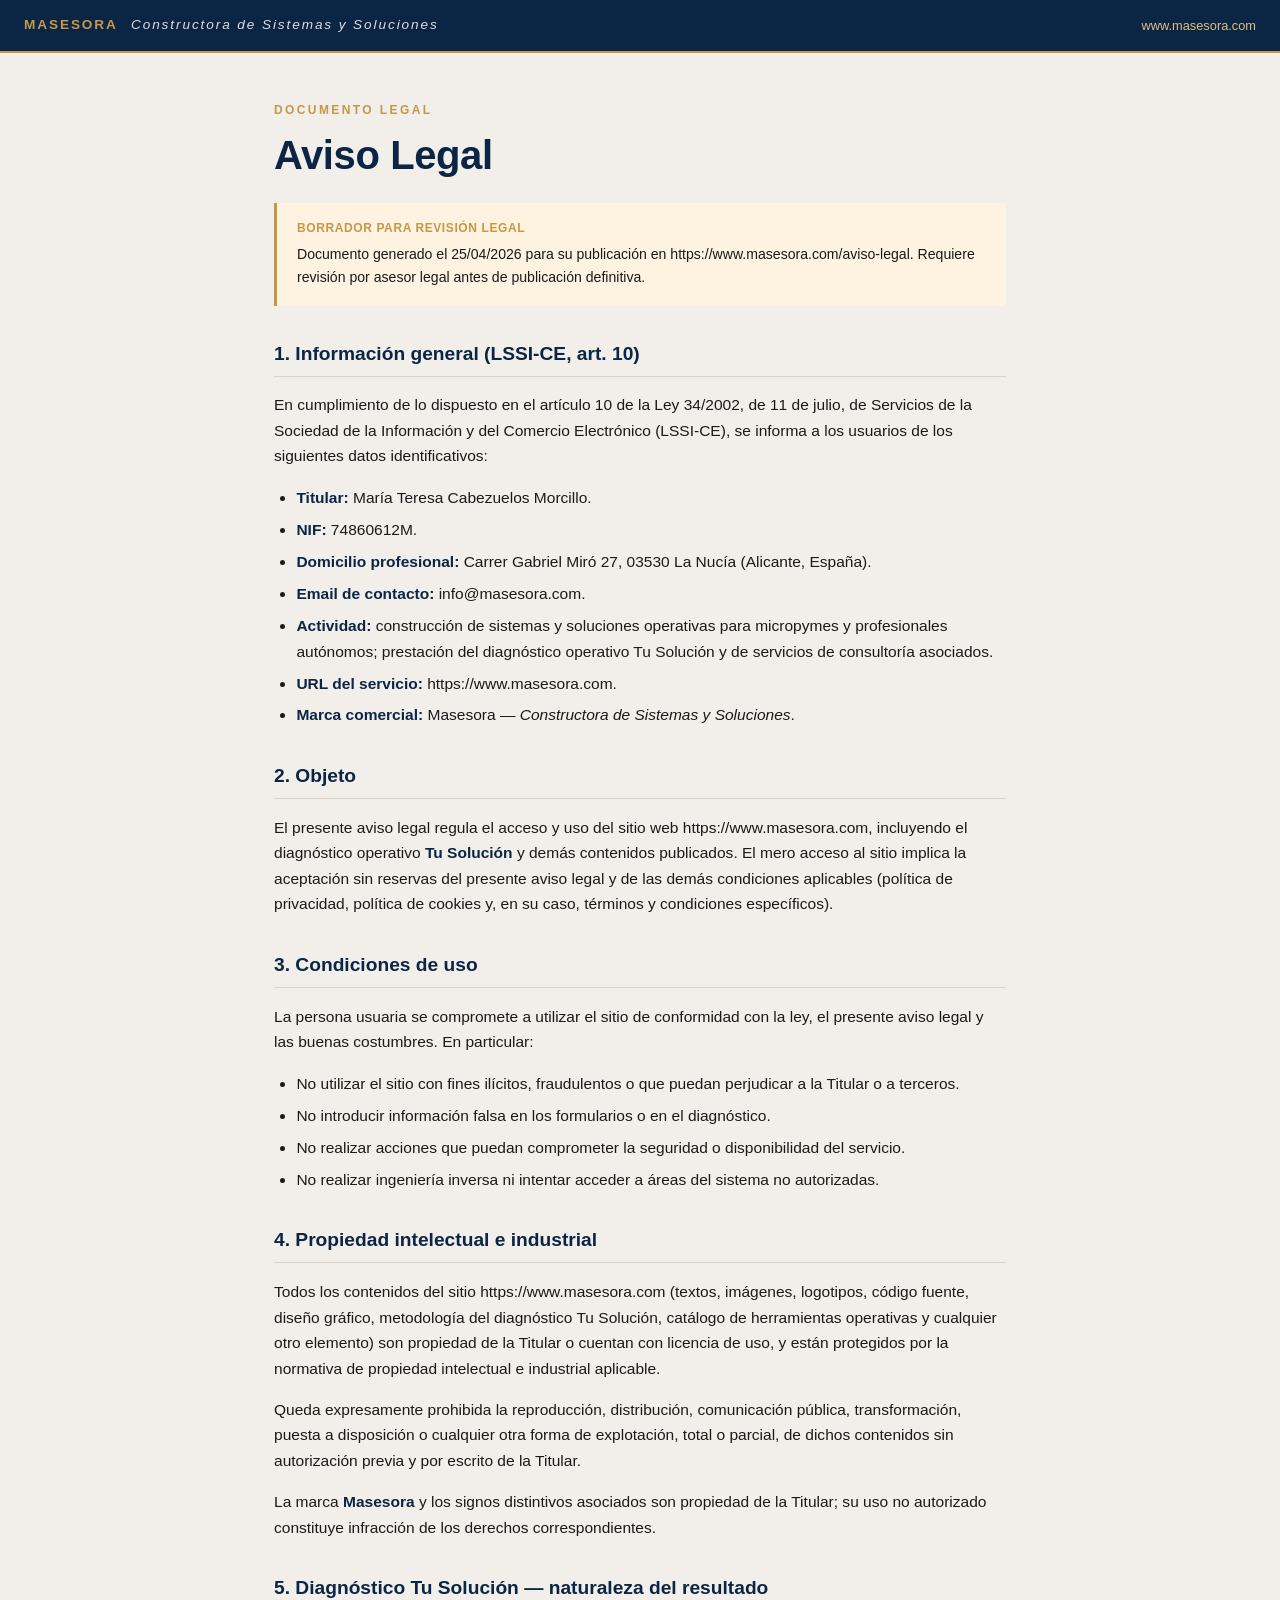
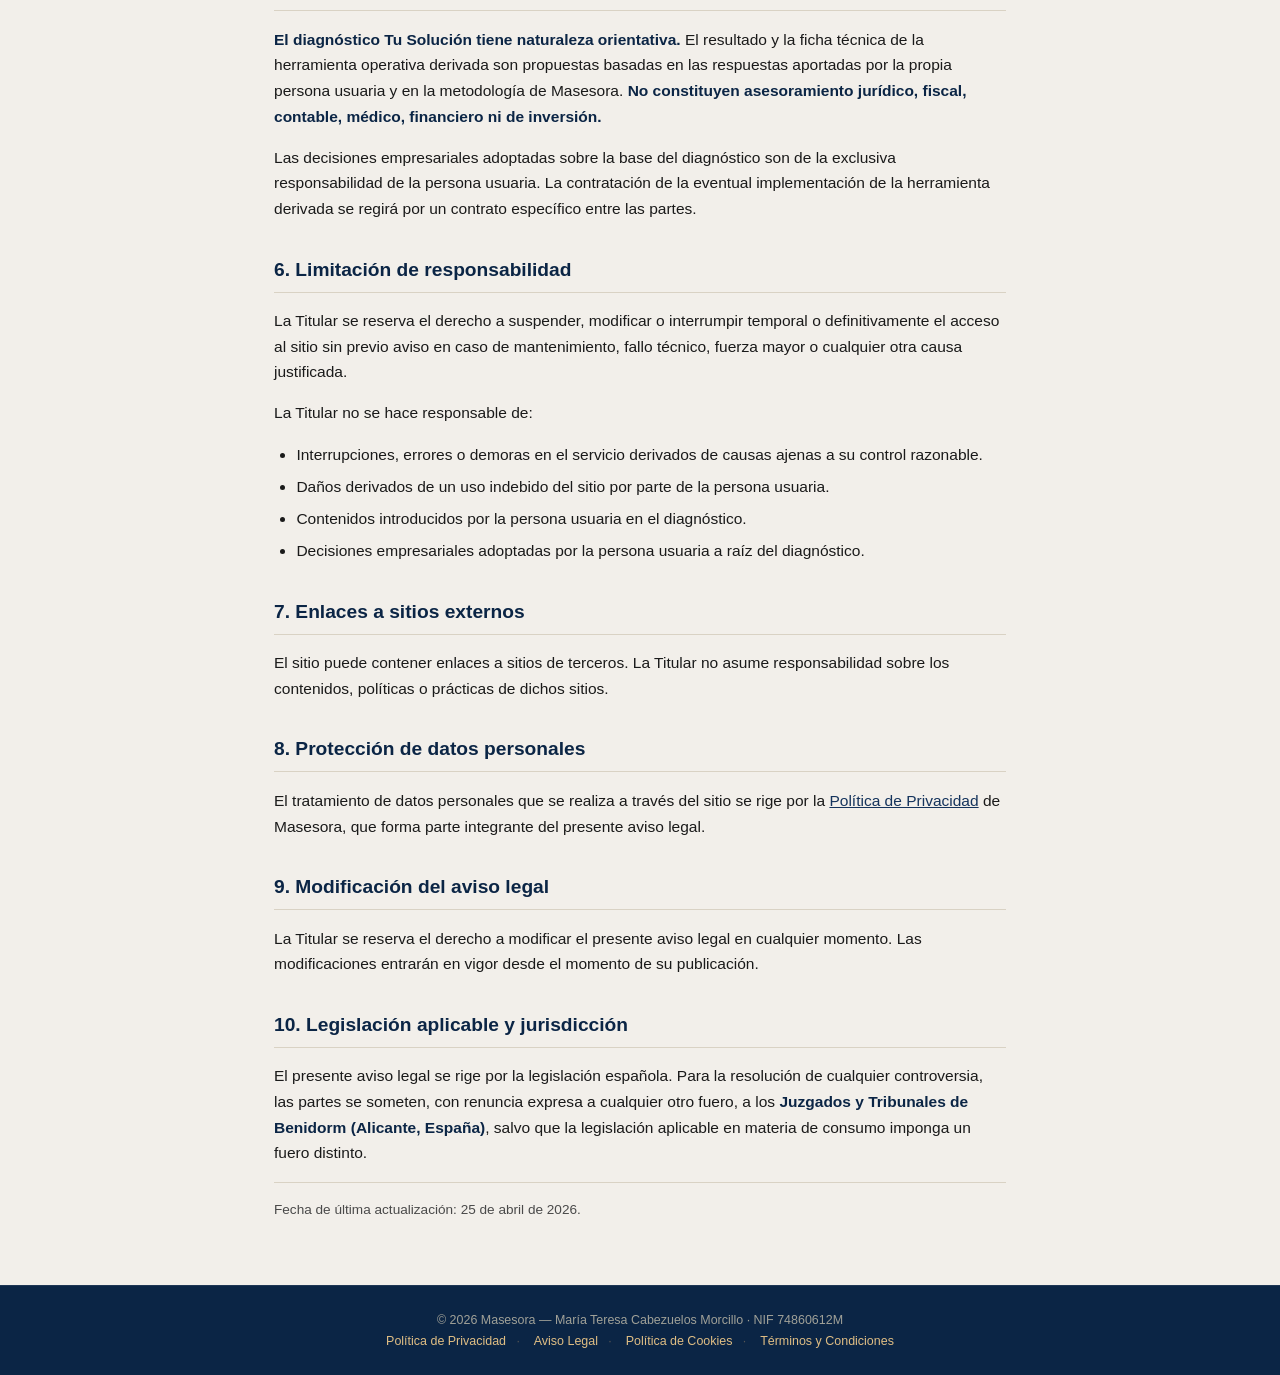
==== legal/aviso-legal.html @ a6cc950e "Add files via upload" ====
<!DOCTYPE html>
<html lang="es">
<head>
<meta charset="UTF-8">
<meta name="viewport" content="width=device-width, initial-scale=1.0">
<title>Aviso Legal — Masesora</title>
<meta name="description" content="Aviso Legal de Masesora — Constructora de Sistemas y Soluciones.">
<style>
:root{--navy:#0B2545;--navy-soft:#14335C;--gold:#C69749;--gold-soft:#E0BE84;--cream:#F2EFEA;--cream-soft:#FAF7F2;--line:#D9D2C4;--text:#1A1A1A;--muted:#4A4A4A;--white:#FFFFFF}
*,*::before,*::after{box-sizing:border-box}
html,body{margin:0;padding:0}
body{font-family:-apple-system,BlinkMacSystemFont,"Segoe UI",Roboto,"Helvetica Neue",Arial,sans-serif;color:var(--text);background:var(--cream);line-height:1.65;-webkit-font-smoothing:antialiased}
.topbar{background:var(--navy);color:var(--white);padding:.9rem 1.5rem;display:flex;justify-content:space-between;align-items:center;border-bottom:2px solid var(--gold)}
.topbar .brand{font-weight:700;letter-spacing:0.14em;font-size:.85rem;color:var(--gold)}
.topbar .brand span{color:var(--white);font-weight:400;font-style:italic;margin-left:.5rem;opacity:.85}
.topbar a{color:var(--gold-soft);text-decoration:none;font-size:.8rem}
.container{max-width:780px;margin:0 auto;padding:3rem 1.5rem 4rem}
h1{font-size:clamp(1.8rem,4vw,2.5rem);color:var(--navy);letter-spacing:-0.01em;line-height:1.2;margin:0 0 .5rem}
h2{font-size:1.2rem;color:var(--navy);margin:2rem 0 .75rem;padding-bottom:.4rem;border-bottom:1px solid var(--line)}
p,li{color:var(--text);font-size:.97rem}
ul,ol{padding-left:1.4rem}
li{margin-bottom:.4rem}
strong{color:var(--navy)}
a{color:var(--navy-soft)}
.eyebrow{color:var(--gold);letter-spacing:.2em;font-size:.75rem;font-weight:700;text-transform:uppercase;margin-bottom:.6rem}
.draft-banner{background:#FDF3E0;border-left:3px solid var(--gold);padding:1rem 1.25rem;margin:1.5rem 0 2rem;font-size:.88rem;color:var(--text);border-radius:0 2px 2px 0}
.draft-banner strong{display:block;margin-bottom:.3rem;letter-spacing:.05em;text-transform:uppercase;font-size:.75rem;color:var(--gold)}
.meta{color:var(--muted);font-size:.85rem;margin:1rem 0 0;padding-top:1rem;border-top:1px solid var(--line)}
.legal-footer{background:var(--navy);color:#A0A198;padding:1.5rem;text-align:center;font-size:.78rem;border-top:1px solid rgba(255,255,255,.08)}
.legal-footer a{color:var(--gold-soft);text-decoration:none;margin:0 .5rem}
.legal-footer a:hover{color:var(--gold)}
.legal-footer .sep{color:#555;margin:0 .15rem}
@media(max-width:640px){.container{padding:2rem 1rem 3rem}h2{font-size:1.1rem}}
</style>
<link rel="icon" type="image/svg+xml" href="favicon.svg"/>
<meta name="theme-color" content="#0B2545"/>
</head>
<body>
<div class="topbar">
  <div class="brand">MASESORA <span>Constructora de Sistemas y Soluciones</span></div>
  <a href="/">www.masesora.com</a>
</div>
<main class="container">
  <div class="eyebrow">Documento legal</div>
  <h1>Aviso Legal</h1>

  <div class="draft-banner">
    <strong>Borrador para revisión legal</strong>
    Documento generado el 25/04/2026 para su publicación en https://www.masesora.com/aviso-legal. Requiere revisión por asesor legal antes de publicación definitiva.
  </div>

  <h2>1. Información general (LSSI-CE, art. 10)</h2>
  <p>En cumplimiento de lo dispuesto en el artículo 10 de la Ley 34/2002, de 11 de julio, de Servicios de la Sociedad de la Información y del Comercio Electrónico (LSSI-CE), se informa a los usuarios de los siguientes datos identificativos:</p>
  <ul>
    <li><strong>Titular:</strong> María Teresa Cabezuelos Morcillo.</li>
    <li><strong>NIF:</strong> 74860612M.</li>
    <li><strong>Domicilio profesional:</strong> Carrer Gabriel Miró 27, 03530 La Nucía (Alicante, España).</li>
    <li><strong>Email de contacto:</strong> info@masesora.com.</li>
    <li><strong>Actividad:</strong> construcción de sistemas y soluciones operativas para micropymes y profesionales autónomos; prestación del diagnóstico operativo Tu Solución y de servicios de consultoría asociados.</li>
    <li><strong>URL del servicio:</strong> https://www.masesora.com.</li>
    <li><strong>Marca comercial:</strong> Masesora — <em>Constructora de Sistemas y Soluciones</em>.</li>
  </ul>

  <h2>2. Objeto</h2>
  <p>El presente aviso legal regula el acceso y uso del sitio web https://www.masesora.com, incluyendo el diagnóstico operativo <strong>Tu Solución</strong> y demás contenidos publicados. El mero acceso al sitio implica la aceptación sin reservas del presente aviso legal y de las demás condiciones aplicables (política de privacidad, política de cookies y, en su caso, términos y condiciones específicos).</p>

  <h2>3. Condiciones de uso</h2>
  <p>La persona usuaria se compromete a utilizar el sitio de conformidad con la ley, el presente aviso legal y las buenas costumbres. En particular:</p>
  <ul>
    <li>No utilizar el sitio con fines ilícitos, fraudulentos o que puedan perjudicar a la Titular o a terceros.</li>
    <li>No introducir información falsa en los formularios o en el diagnóstico.</li>
    <li>No realizar acciones que puedan comprometer la seguridad o disponibilidad del servicio.</li>
    <li>No realizar ingeniería inversa ni intentar acceder a áreas del sistema no autorizadas.</li>
  </ul>

  <h2>4. Propiedad intelectual e industrial</h2>
  <p>Todos los contenidos del sitio https://www.masesora.com (textos, imágenes, logotipos, código fuente, diseño gráfico, metodología del diagnóstico Tu Solución, catálogo de herramientas operativas y cualquier otro elemento) son propiedad de la Titular o cuentan con licencia de uso, y están protegidos por la normativa de propiedad intelectual e industrial aplicable.</p>
  <p>Queda expresamente prohibida la reproducción, distribución, comunicación pública, transformación, puesta a disposición o cualquier otra forma de explotación, total o parcial, de dichos contenidos sin autorización previa y por escrito de la Titular.</p>
  <p>La marca <strong>Masesora</strong> y los signos distintivos asociados son propiedad de la Titular; su uso no autorizado constituye infracción de los derechos correspondientes.</p>

  <h2>5. Diagnóstico Tu Solución — naturaleza del resultado</h2>
  <p><strong>El diagnóstico Tu Solución tiene naturaleza orientativa.</strong> El resultado y la ficha técnica de la herramienta operativa derivada son propuestas basadas en las respuestas aportadas por la propia persona usuaria y en la metodología de Masesora. <strong>No constituyen asesoramiento jurídico, fiscal, contable, médico, financiero ni de inversión.</strong></p>
  <p>Las decisiones empresariales adoptadas sobre la base del diagnóstico son de la exclusiva responsabilidad de la persona usuaria. La contratación de la eventual implementación de la herramienta derivada se regirá por un contrato específico entre las partes.</p>

  <h2>6. Limitación de responsabilidad</h2>
  <p>La Titular se reserva el derecho a suspender, modificar o interrumpir temporal o definitivamente el acceso al sitio sin previo aviso en caso de mantenimiento, fallo técnico, fuerza mayor o cualquier otra causa justificada.</p>
  <p>La Titular no se hace responsable de:</p>
  <ul>
    <li>Interrupciones, errores o demoras en el servicio derivados de causas ajenas a su control razonable.</li>
    <li>Daños derivados de un uso indebido del sitio por parte de la persona usuaria.</li>
    <li>Contenidos introducidos por la persona usuaria en el diagnóstico.</li>
    <li>Decisiones empresariales adoptadas por la persona usuaria a raíz del diagnóstico.</li>
  </ul>

  <h2>7. Enlaces a sitios externos</h2>
  <p>El sitio puede contener enlaces a sitios de terceros. La Titular no asume responsabilidad sobre los contenidos, políticas o prácticas de dichos sitios.</p>

  <h2>8. Protección de datos personales</h2>
  <p>El tratamiento de datos personales que se realiza a través del sitio se rige por la <a href="/privacidad">Política de Privacidad</a> de Masesora, que forma parte integrante del presente aviso legal.</p>

  <h2>9. Modificación del aviso legal</h2>
  <p>La Titular se reserva el derecho a modificar el presente aviso legal en cualquier momento. Las modificaciones entrarán en vigor desde el momento de su publicación.</p>

  <h2>10. Legislación aplicable y jurisdicción</h2>
  <p>El presente aviso legal se rige por la legislación española. Para la resolución de cualquier controversia, las partes se someten, con renuncia expresa a cualquier otro fuero, a los <strong>Juzgados y Tribunales de Benidorm (Alicante, España)</strong>, salvo que la legislación aplicable en materia de consumo imponga un fuero distinto.</p>

  <p class="meta">Fecha de última actualización: 25 de abril de 2026.</p>
</main>
<footer class="legal-footer">
  © 2026 Masesora — María Teresa Cabezuelos Morcillo · NIF 74860612M
  <br>
  <a href="/privacidad">Política de Privacidad</a><span class="sep">·</span>
  <a href="/aviso-legal">Aviso Legal</a><span class="sep">·</span>
  <a href="/cookies">Política de Cookies</a><span class="sep">·</span>
  <a href="/terminos">Términos y Condiciones</a>
</footer>
</body>
</html>
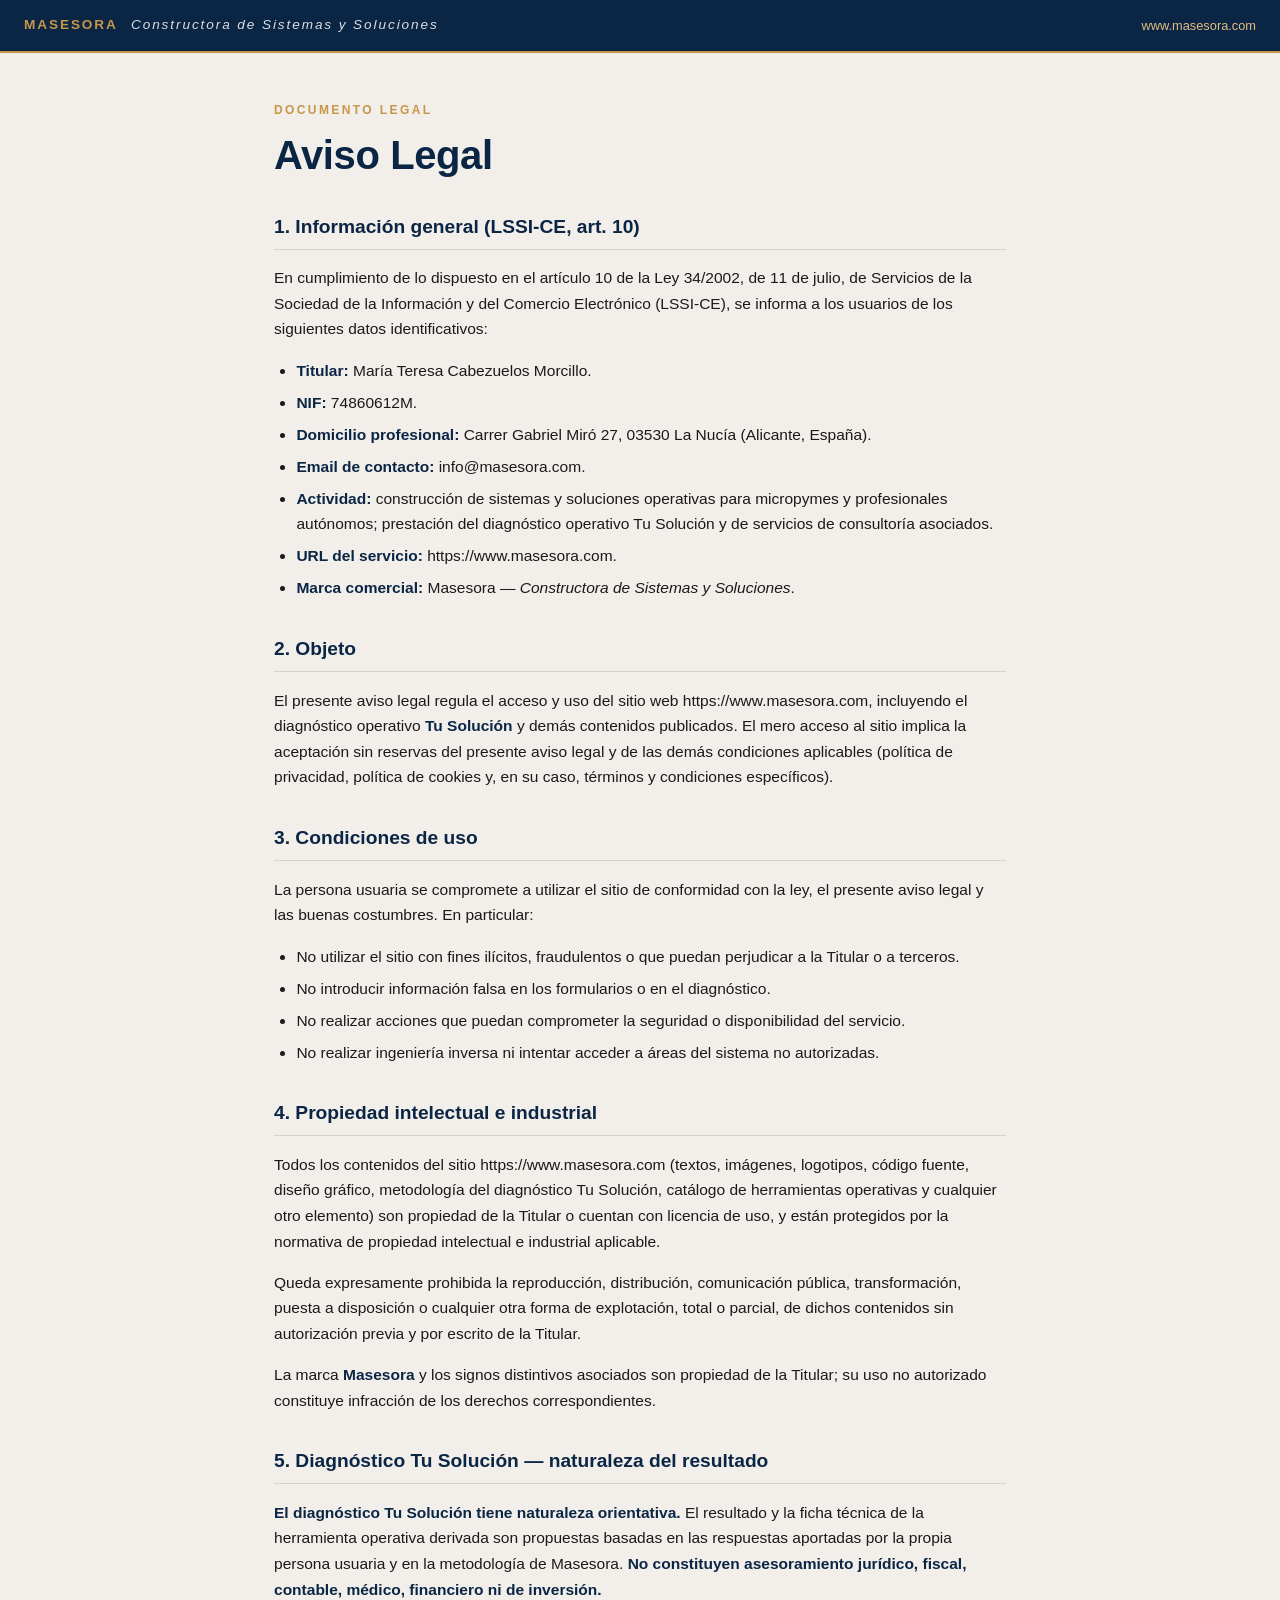
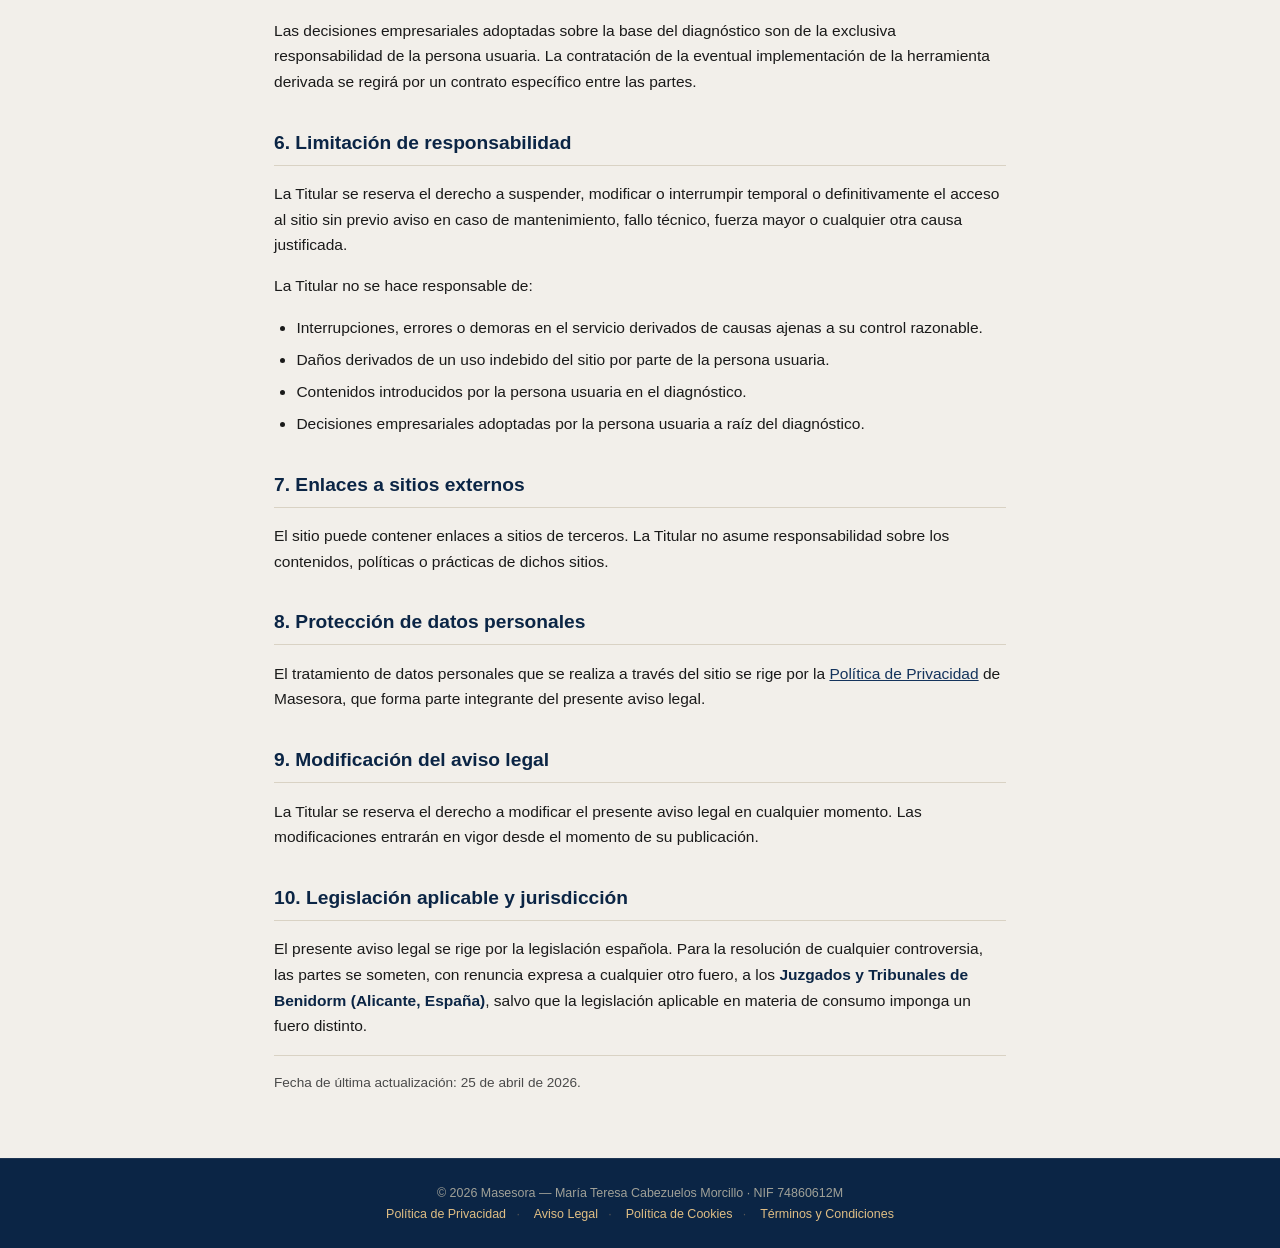
==== commit a19af83d: "Add files via upload" ====
--- a/legal/aviso-legal.html
+++ b/legal/aviso-legal.html
@@ -43,11 +43,6 @@
 <main class="container">
   <div class="eyebrow">Documento legal</div>
   <h1>Aviso Legal</h1>
-
-  <div class="draft-banner">
-    <strong>Borrador para revisión legal</strong>
-    Documento generado el 25/04/2026 para su publicación en https://www.masesora.com/aviso-legal. Requiere revisión por asesor legal antes de publicación definitiva.
-  </div>
 
   <h2>1. Información general (LSSI-CE, art. 10)</h2>
   <p>En cumplimiento de lo dispuesto en el artículo 10 de la Ley 34/2002, de 11 de julio, de Servicios de la Sociedad de la Información y del Comercio Electrónico (LSSI-CE), se informa a los usuarios de los siguientes datos identificativos:</p>
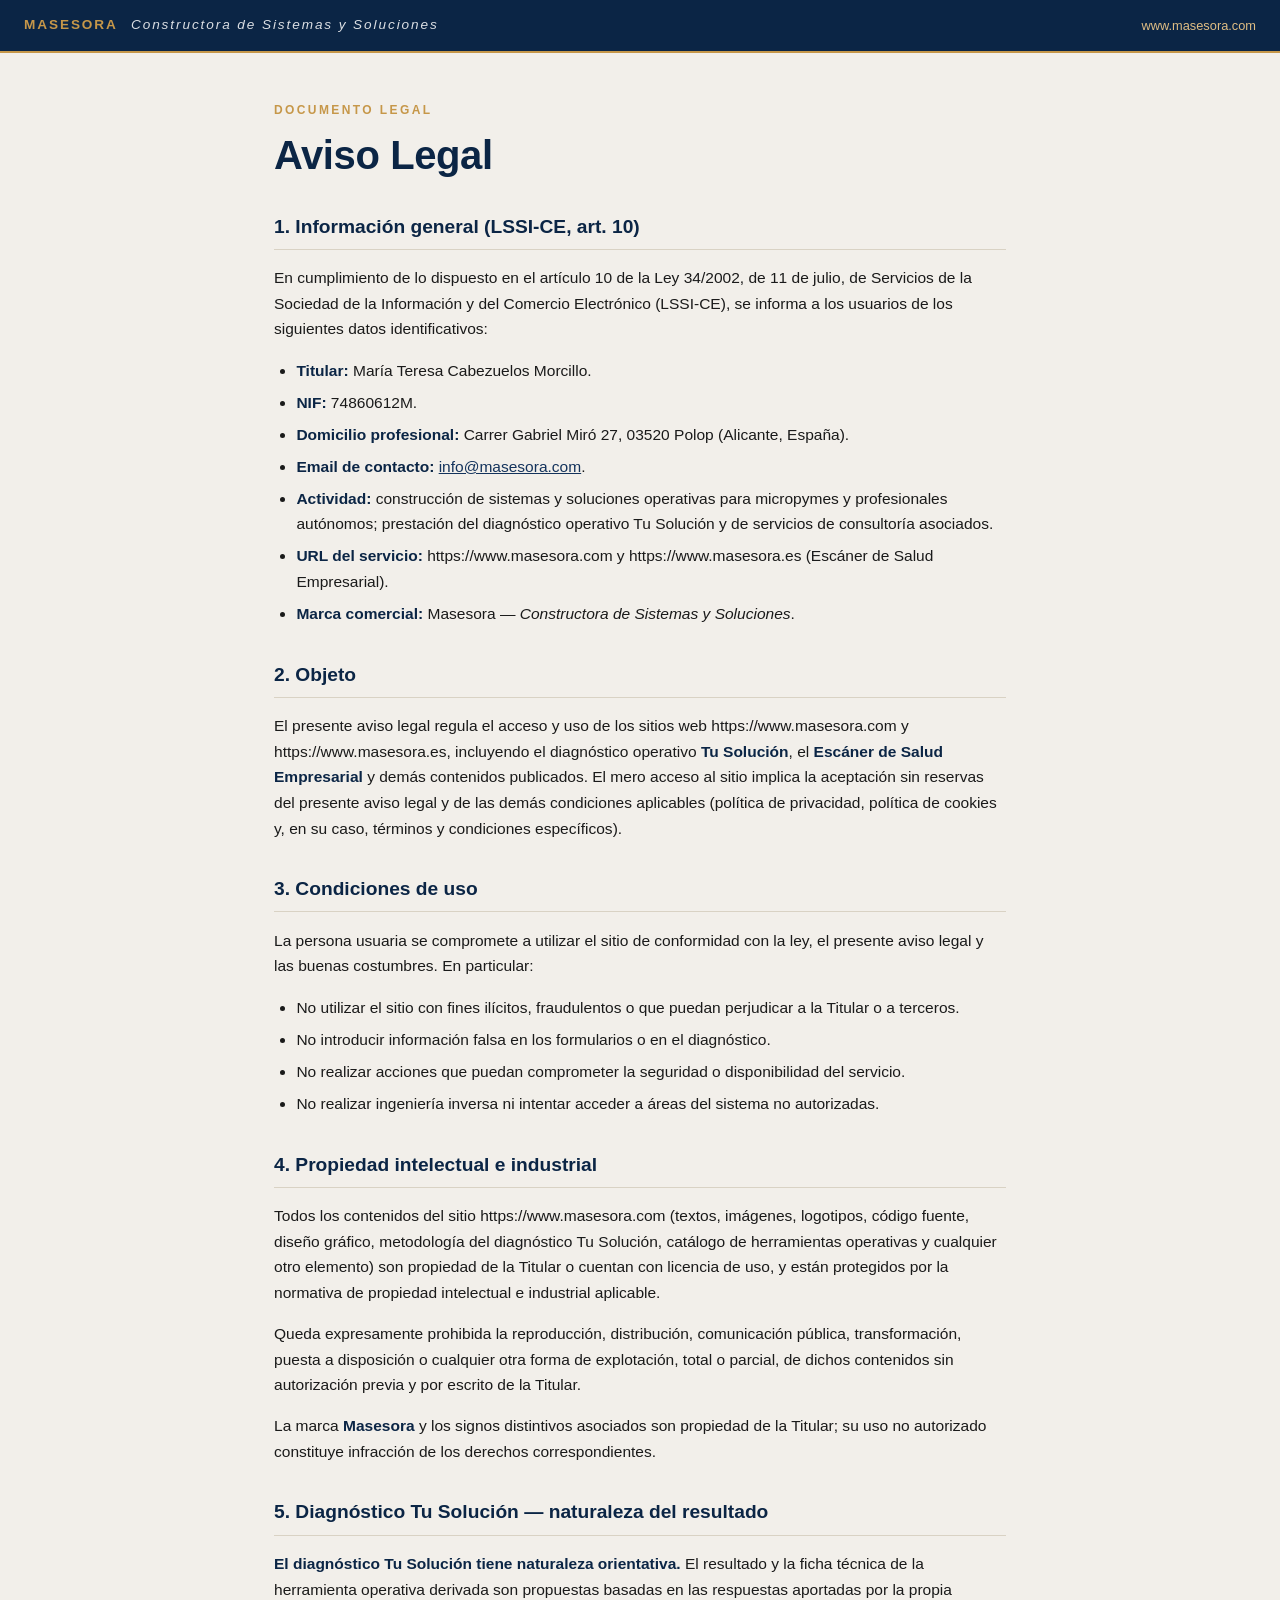
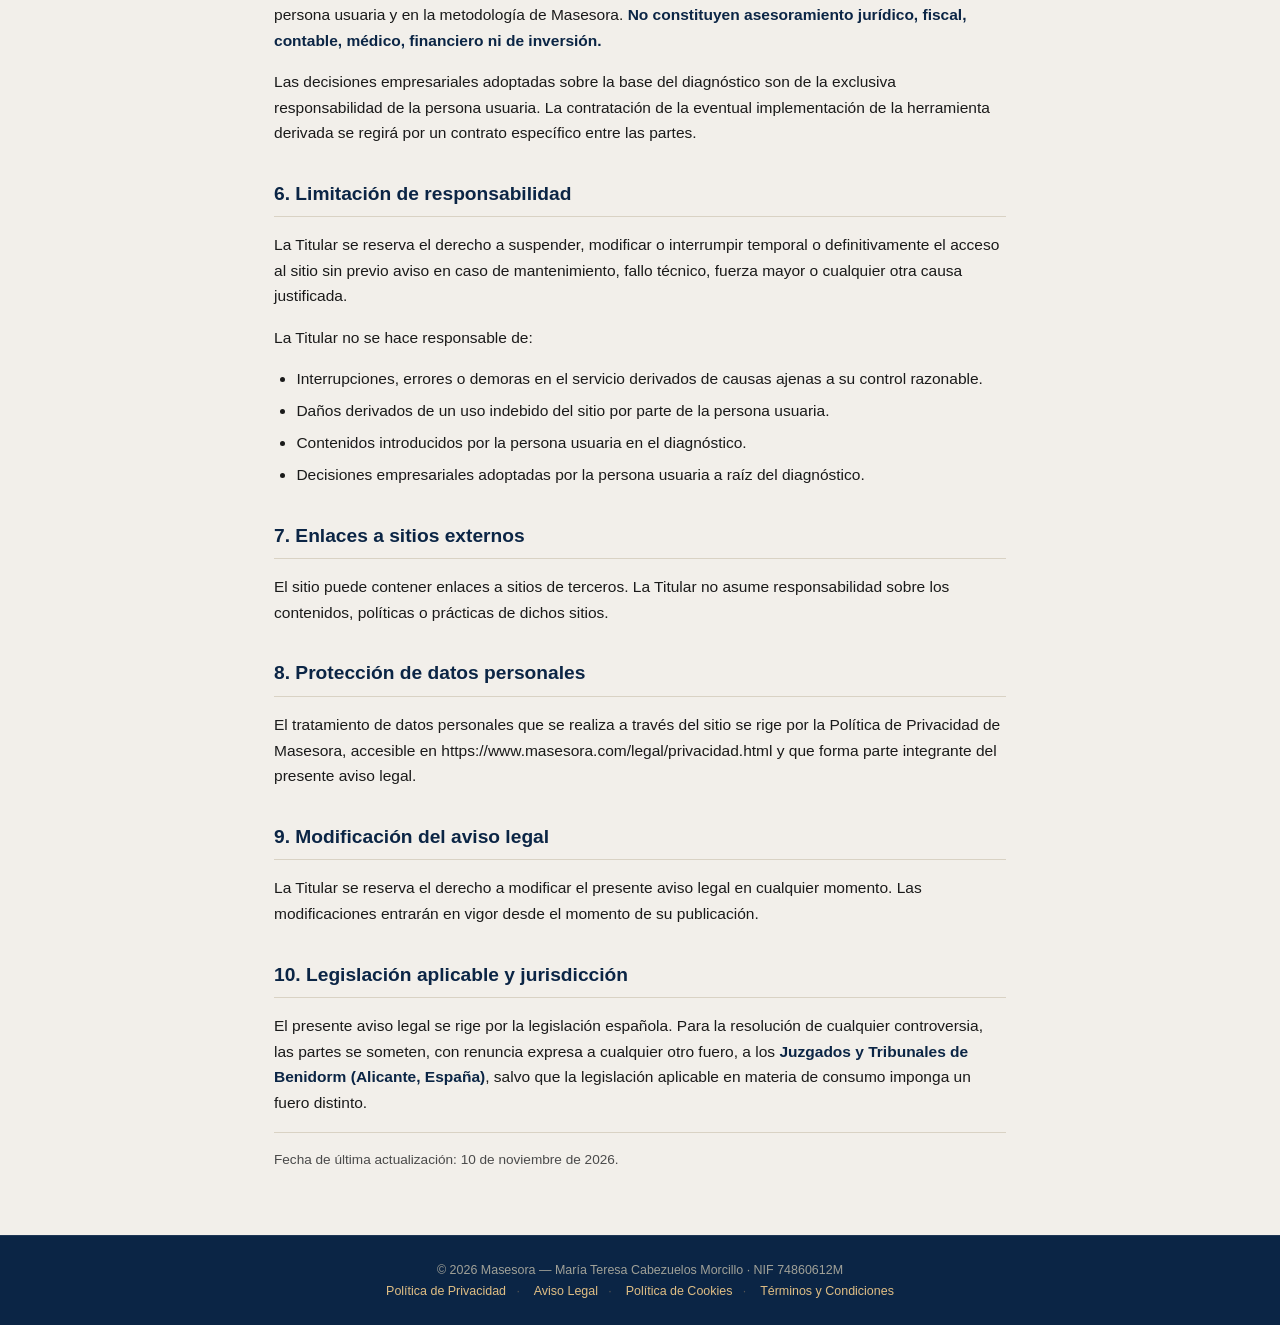
==== commit d3c2a211: "Merge feat/cookies-legal-seo" ====
--- a/legal/aviso-legal.html
+++ b/legal/aviso-legal.html
@@ -4,7 +4,7 @@
 <meta charset="UTF-8">
 <meta name="viewport" content="width=device-width, initial-scale=1.0">
 <title>Aviso Legal — Masesora</title>
-<meta name="description" content="Aviso Legal de Masesora — Constructora de Sistemas y Soluciones.">
+<meta name="description" content="Aviso Legal de Masesora, del diagnóstico Tu Solución y del Escáner de Salud Empresarial.">
 <style>
 :root{--navy:#0B2545;--navy-soft:#14335C;--gold:#C69749;--gold-soft:#E0BE84;--cream:#F2EFEA;--cream-soft:#FAF7F2;--line:#D9D2C4;--text:#1A1A1A;--muted:#4A4A4A;--white:#FFFFFF}
 *,*::before,*::after{box-sizing:border-box}
@@ -49,16 +49,14 @@
   <ul>
     <li><strong>Titular:</strong> María Teresa Cabezuelos Morcillo.</li>
     <li><strong>NIF:</strong> 74860612M.</li>
-    <li><strong>Domicilio profesional:</strong> Carrer Gabriel Miró 27, 03530 La Nucía (Alicante, España).</li>
-    <li><strong>Email de contacto:</strong> info@masesora.com.</li>
+    <li><strong>Domicilio profesional:</strong> Carrer Gabriel Miró 27, 03520 Polop (Alicante, España).</li>
+    <li><strong>Email de contacto:</strong> <a href="mailto:info@masesora.com">info@masesora.com</a>.</li>
     <li><strong>Actividad:</strong> construcción de sistemas y soluciones operativas para micropymes y profesionales autónomos; prestación del diagnóstico operativo Tu Solución y de servicios de consultoría asociados.</li>
-    <li><strong>URL del servicio:</strong> https://www.masesora.com.</li>
+    <li><strong>URL del servicio:</strong> https://www.masesora.com y https://www.masesora.es (Escáner de Salud Empresarial).</li>
     <li><strong>Marca comercial:</strong> Masesora — <em>Constructora de Sistemas y Soluciones</em>.</li>
   </ul>
-
   <h2>2. Objeto</h2>
-  <p>El presente aviso legal regula el acceso y uso del sitio web https://www.masesora.com, incluyendo el diagnóstico operativo <strong>Tu Solución</strong> y demás contenidos publicados. El mero acceso al sitio implica la aceptación sin reservas del presente aviso legal y de las demás condiciones aplicables (política de privacidad, política de cookies y, en su caso, términos y condiciones específicos).</p>
-
+  <p>El presente aviso legal regula el acceso y uso de los sitios web https://www.masesora.com y https://www.masesora.es, incluyendo el diagnóstico operativo <strong>Tu Solución</strong>, el <strong>Escáner de Salud Empresarial</strong> y demás contenidos publicados. El mero acceso al sitio implica la aceptación sin reservas del presente aviso legal y de las demás condiciones aplicables (política de privacidad, política de cookies y, en su caso, términos y condiciones específicos).</p>
   <h2>3. Condiciones de uso</h2>
   <p>La persona usuaria se compromete a utilizar el sitio de conformidad con la ley, el presente aviso legal y las buenas costumbres. En particular:</p>
   <ul>
@@ -67,16 +65,13 @@
     <li>No realizar acciones que puedan comprometer la seguridad o disponibilidad del servicio.</li>
     <li>No realizar ingeniería inversa ni intentar acceder a áreas del sistema no autorizadas.</li>
   </ul>
-
   <h2>4. Propiedad intelectual e industrial</h2>
   <p>Todos los contenidos del sitio https://www.masesora.com (textos, imágenes, logotipos, código fuente, diseño gráfico, metodología del diagnóstico Tu Solución, catálogo de herramientas operativas y cualquier otro elemento) son propiedad de la Titular o cuentan con licencia de uso, y están protegidos por la normativa de propiedad intelectual e industrial aplicable.</p>
   <p>Queda expresamente prohibida la reproducción, distribución, comunicación pública, transformación, puesta a disposición o cualquier otra forma de explotación, total o parcial, de dichos contenidos sin autorización previa y por escrito de la Titular.</p>
   <p>La marca <strong>Masesora</strong> y los signos distintivos asociados son propiedad de la Titular; su uso no autorizado constituye infracción de los derechos correspondientes.</p>
-
   <h2>5. Diagnóstico Tu Solución — naturaleza del resultado</h2>
   <p><strong>El diagnóstico Tu Solución tiene naturaleza orientativa.</strong> El resultado y la ficha técnica de la herramienta operativa derivada son propuestas basadas en las respuestas aportadas por la propia persona usuaria y en la metodología de Masesora. <strong>No constituyen asesoramiento jurídico, fiscal, contable, médico, financiero ni de inversión.</strong></p>
   <p>Las decisiones empresariales adoptadas sobre la base del diagnóstico son de la exclusiva responsabilidad de la persona usuaria. La contratación de la eventual implementación de la herramienta derivada se regirá por un contrato específico entre las partes.</p>
-
   <h2>6. Limitación de responsabilidad</h2>
   <p>La Titular se reserva el derecho a suspender, modificar o interrumpir temporal o definitivamente el acceso al sitio sin previo aviso en caso de mantenimiento, fallo técnico, fuerza mayor o cualquier otra causa justificada.</p>
   <p>La Titular no se hace responsable de:</p>
@@ -86,28 +81,24 @@
     <li>Contenidos introducidos por la persona usuaria en el diagnóstico.</li>
     <li>Decisiones empresariales adoptadas por la persona usuaria a raíz del diagnóstico.</li>
   </ul>
-
   <h2>7. Enlaces a sitios externos</h2>
   <p>El sitio puede contener enlaces a sitios de terceros. La Titular no asume responsabilidad sobre los contenidos, políticas o prácticas de dichos sitios.</p>
-
   <h2>8. Protección de datos personales</h2>
-  <p>El tratamiento de datos personales que se realiza a través del sitio se rige por la <a href="/privacidad">Política de Privacidad</a> de Masesora, que forma parte integrante del presente aviso legal.</p>
-
+  <p>El tratamiento de datos personales que se realiza a través del sitio se rige por la Política de Privacidad de Masesora, accesible en https://www.masesora.com/legal/privacidad.html y que forma parte integrante del presente aviso legal.</p>
   <h2>9. Modificación del aviso legal</h2>
   <p>La Titular se reserva el derecho a modificar el presente aviso legal en cualquier momento. Las modificaciones entrarán en vigor desde el momento de su publicación.</p>
-
   <h2>10. Legislación aplicable y jurisdicción</h2>
   <p>El presente aviso legal se rige por la legislación española. Para la resolución de cualquier controversia, las partes se someten, con renuncia expresa a cualquier otro fuero, a los <strong>Juzgados y Tribunales de Benidorm (Alicante, España)</strong>, salvo que la legislación aplicable en materia de consumo imponga un fuero distinto.</p>
 
-  <p class="meta">Fecha de última actualización: 25 de abril de 2026.</p>
+  <p class="meta">Fecha de última actualización: 10 de noviembre de 2026.</p>
 </main>
 <footer class="legal-footer">
   © 2026 Masesora — María Teresa Cabezuelos Morcillo · NIF 74860612M
   <br>
-  <a href="/privacidad">Política de Privacidad</a><span class="sep">·</span>
-  <a href="/aviso-legal">Aviso Legal</a><span class="sep">·</span>
-  <a href="/cookies">Política de Cookies</a><span class="sep">·</span>
-  <a href="/terminos">Términos y Condiciones</a>
+  <a href="/legal/privacidad.html">Política de Privacidad</a><span class="sep">·</span>
+  <a href="/legal/aviso-legal.html">Aviso Legal</a><span class="sep">·</span>
+  <a href="/legal/cookies.html">Política de Cookies</a><span class="sep">·</span>
+  <a href="/legal/terminos.html">Términos y Condiciones</a>
 </footer>
 </body>
 </html>
